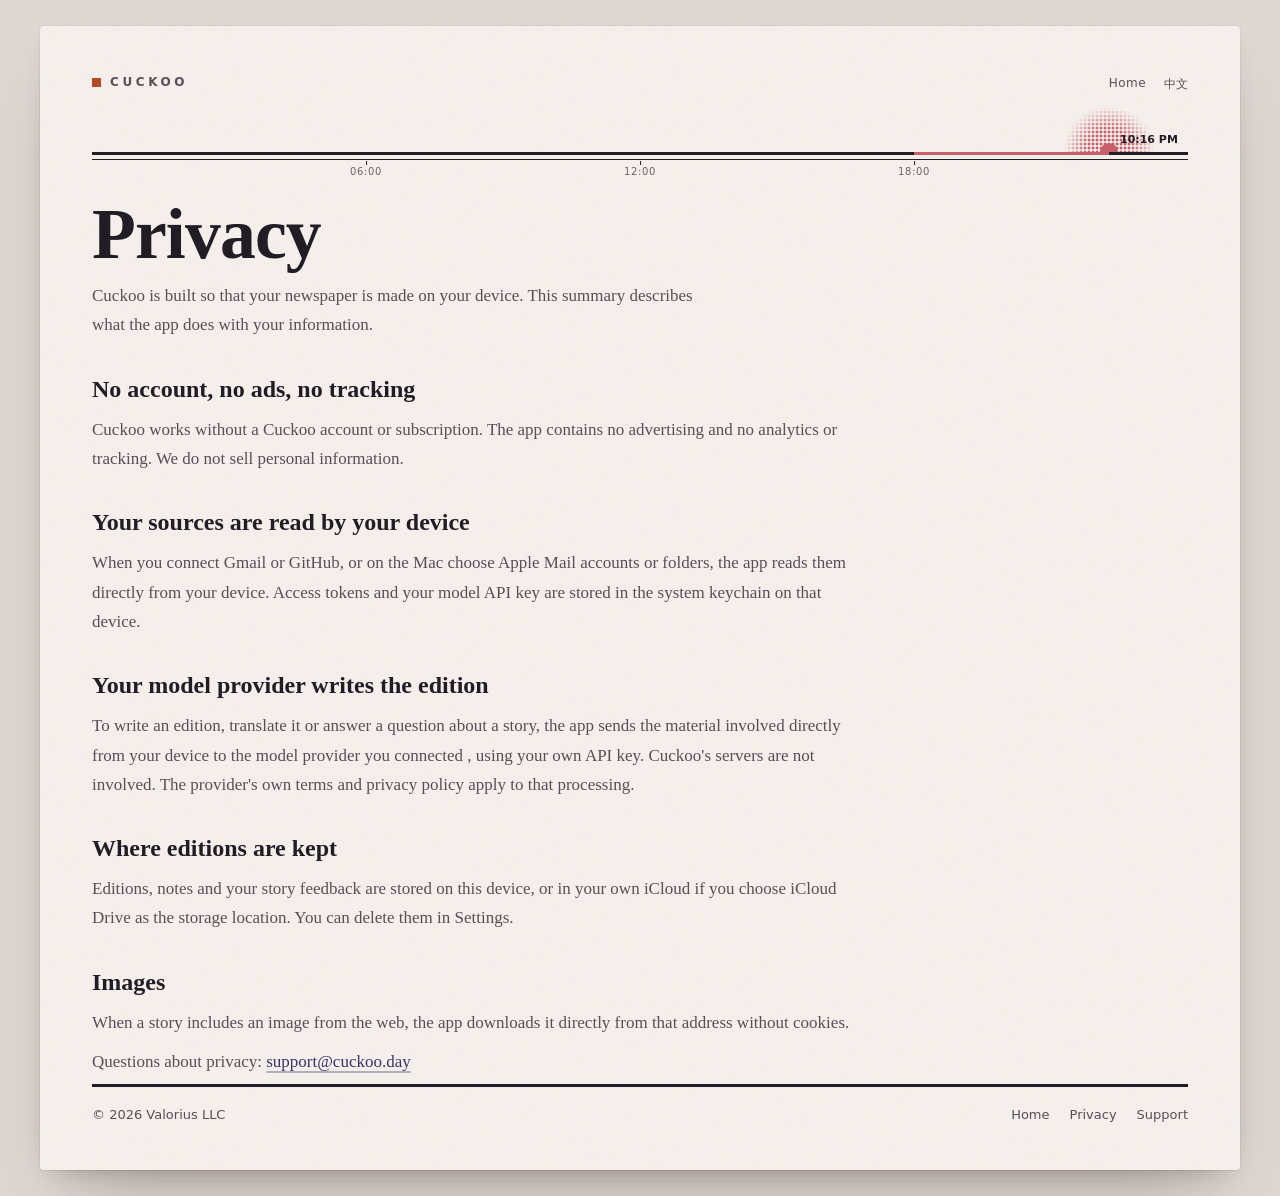
==== privacy/index.html @ 22dc0723 "Publish Cuckoo product website and support pages" ====
<!doctype html>
<html lang="en" data-lang="en">
<head>
<meta charset="utf-8">
<meta name="viewport" content="width=device-width, initial-scale=1, viewport-fit=cover">
<title>Privacy — Cuckoo</title>
<meta name="title-en" content="Privacy — Cuckoo">
<meta name="title-zh" content="隐私说明 — 晨昏报">
<meta name="description" content="Cuckoo turns your mail, code and bills into a personal newspaper, printed every morning and evening. For Mac, iPhone and iPad.">
<meta name="theme-color" content="#F7F4EC" media="(prefers-color-scheme: light)">
<meta name="theme-color" content="#151B1D" media="(prefers-color-scheme: dark)">
<link rel="icon" type="image/png" href="/favicon.png">
<link rel="apple-touch-icon" href="/apple-touch-icon.png">
<link rel="canonical" href="https://cuckoo.day/privacy/">
<meta property="og:type" content="website">
<meta property="og:url" content="https://cuckoo.day/">
<meta property="og:title" content="Cuckoo — Your Personal News">
<meta property="og:description" content="Your mail, code and bills, printed as a newspaper every morning and evening.">
<meta property="og:image" content="https://cuckoo.day/assets/og-image.png">
<meta name="twitter:card" content="summary_large_image">
<link rel="stylesheet" href="/assets/site.css">
<script src="/assets/config.js"></script>
<script src="/assets/site.js"></script>
</head>
<body>
<a class="skip" href="#main"><span data-l="en">Skip to content</span><span data-l="zh">跳到正文</span></a>
<article class="sheet">
  <header>
    <div class="folio">
      <a class="ed" href="/" style="text-decoration:none"><i></i><span data-l="en">Cuckoo</span><span data-l="zh">晨昏报</span></a>
      <nav aria-label="Site"><a href="/"><span data-l="en">Home</span><span data-l="zh">首页</span></a><button type="button" onclick="cuckooToggleLanguage()" aria-label="Switch language / 切换语言"><span data-l="en">中文</span><span data-l="zh">English</span></button></nav>
    </div>
    <div class="dayrule" aria-hidden="true" style="margin-top:14px"><div class="thick"></div><div class="thin"></div><div class="lit"></div>
      <span class="tick" style="left:25%">06:00</span><span class="tick" style="left:50%">12:00</span><span class="tick" style="left:75%">18:00</span><div class="sun"></div><span class="now"></span></div>
  </header>
  <main id="main" class="article">
    <div data-l="en"><h1 class="hl h-xl" style="margin-top:20px">Privacy</h1>
<p class="deck">Cuckoo is built so that your newspaper is made on your device. This summary describes what the app does with your information.</p>
<h2>No account, no ads, no tracking</h2>
<p>Cuckoo works without a Cuckoo account or subscription. The app contains no advertising and no analytics or tracking. We do not sell personal information.</p>
<h2>Your sources are read by your device</h2>
<p>When you connect Gmail or GitHub, or on the Mac choose Apple Mail accounts or folders, the app reads them directly from your device. Access tokens and your model API key are stored in the system keychain on that device.</p>
<h2>Your model provider writes the edition</h2>
<p>To write an edition, translate it or answer a question about a story, the app sends the material involved directly from your device to the model provider you connected , using your own API key. Cuckoo's servers are not involved. The provider's own terms and privacy policy apply to that processing.</p>
<h2>Where editions are kept</h2>
<p>Editions, notes and your story feedback are stored on this device, or in your own iCloud if you choose iCloud Drive as the storage location. You can delete them in Settings.</p>
<h2>Images</h2>
<p>When a story includes an image from the web, the app downloads it directly from that address without cookies.</p>
<p data-contact-row hidden>Questions about privacy: <a class="link" data-contact href="#"></a></p></div>
    <div data-l="zh"><h1 class="hl h-xl" style="margin-top:20px">隐私说明</h1>
<p class="deck">晨昏报的设计原则是：你的报纸在你的设备上生成。下面说明 App 如何处理你的信息。</p>
<h2>无需账号，没有广告，不做跟踪</h2>
<p>不注册晨昏报账号、不订阅即可使用。App 中没有广告，也不包含统计或跟踪代码。我们不出售个人信息。</p>
<h2>来源由你的设备读取</h2>
<p>你连接 Gmail 或 GitHub，或在 Mac 上选择 Apple 邮件账户和文件夹后，App 由你的设备直接读取这些内容。访问凭据和你的模型 API 密钥保存在该设备的系统钥匙串中。</p>
<h2>报纸由你连接的模型服务商撰写</h2>
<p>生成报纸、翻译报纸或回答你对某篇报道的提问时，App 会用你自己的 API 密钥，把相关材料从你的设备直接发送给你连接的模型服务商，不经过晨昏报的服务器。这部分处理适用服务商自己的条款与隐私政策。</p>
<h2>报纸保存在哪里</h2>
<p>报纸、批注和你对报道的反馈保存在本机；如果你把存储位置选为 iCloud Drive，则保存在你自己的 iCloud 中。你可以在设置中删除这些内容。</p>
<h2>图片</h2>
<p>报道中包含网络图片时，App 直接从该地址下载，不携带 Cookie。</p>
<p data-contact-row hidden>隐私相关问题：<a class="link" data-contact href="#"></a></p></div>
  </main>
  <footer class="foot">
    <span>© <span data-year>2026</span> Valorius LLC</span>
    <nav aria-label="Footer"><a href="/"><span data-l="en">Home</span><span data-l="zh">首页</span></a><a href="/privacy/"><span data-l="en">Privacy</span><span data-l="zh">隐私说明</span></a><a href="/support/"><span data-l="en">Support</span><span data-l="zh">帮助与支持</span></a></nav>
  </footer>
</article>
<script>document.querySelectorAll("[data-year]").forEach(function (n) { n.textContent = new Date().getFullYear(); });</script>
</body>
</html>
---- assets/site.css ----
/* Cuckoo · cuckoo.day — the same paper system as the app. System typefaces only. */
:root {
  --desk: #DEDAD2; --paper: #F7F4EC; --ink: #141F22; --ink2: #4A565A; --ink3: #646D70;
  --hair: rgba(20,31,34,.11); --rule: rgba(20,31,34,.2);
  --spot: #185867; --signal: #B44C27; --sun: #DE7A4E;
  --slip: #FDFCF8; --slip-ink: #262A2B; --slip-ink2: #5A6164; --slip-rule: rgba(38,42,43,.28); --tape: rgba(246,240,222,.62);
  --shadow: 0 0 0 .5px rgba(60,45,30,.10), 0 1px 1px rgba(60,45,30,.08), 0 14px 28px -14px rgba(60,45,30,.30), 0 40px 70px -40px rgba(60,45,30,.35);
  --crease: rgba(70,50,30,.07);
  --serif: ui-serif, "New York", "Iowan Old Style", Georgia, "Songti SC", "STSong", "Noto Serif CJK SC", "Source Han Serif SC", serif;
  --serif-zh: "Songti SC", "STSong", "Noto Serif CJK SC", "Source Han Serif SC", ui-serif, serif;
  --sans: -apple-system, BlinkMacSystemFont, "SF Pro Text", "PingFang SC", "Helvetica Neue", "Segoe UI", system-ui, sans-serif;
  --mono: ui-monospace, "SF Mono", Menlo, Consolas, monospace;
  --gap: clamp(22px, 3vw, 36px);
  color-scheme: light dark;
}
@media (prefers-color-scheme: light) {
  html.dusk { --desk: #DDD6D3; --paper: #F6F1EE; --ink: #221C24; --ink2: #594F57; --ink3: #6F646C; --spot: #3A3566; --sun: #C9606A; --hair: rgba(34,28,36,.11); --rule: rgba(34,28,36,.2); --slip: #FEFBFA; }
}
@media (prefers-color-scheme: dark) {
  :root { --desk: #060809; --paper: #151B1D; --ink: #E6E9E4; --ink2: #A3ACAA; --ink3: #808B8C; --hair: rgba(230,233,228,.085); --rule: rgba(230,233,228,.17);
    --spot: #7FB8C4; --signal: #EE8D66; --sun: #EE8D66; --slip: #2B3133; --slip-ink: #E9ECE8; --slip-ink2: #A6AFAE; --slip-rule: rgba(233,236,232,.22); --tape: rgba(220,215,200,.16);
    --shadow: 0 0 0 .5px rgba(255,255,255,.06), 0 30px 60px -30px rgba(0,0,0,.9); --crease: rgba(0,0,0,.35); }
  html.dusk { --desk: #08070B; --paper: #18161D; --spot: #A7A0D8; --sun: #E28A8F; --slip: #2C2A33; }
}
* { box-sizing: border-box; margin: 0; padding: 0; }
[hidden] { display: none !important; }
html { -webkit-text-size-adjust: 100%; scroll-behavior: smooth; background: var(--desk); }
@media (prefers-reduced-motion: reduce) { html { scroll-behavior: auto; } }
body { min-height: 100dvh; background: var(--desk); color: var(--ink); font-family: var(--sans); line-height: 1.5; -webkit-font-smoothing: antialiased; text-rendering: optimizeLegibility; }
a { color: inherit; }
img { display: block; max-width: 100%; height: auto; }
html[data-lang="en"] [data-l="zh"], html[data-lang="zh"] [data-l="en"] { display: none !important; }
html[data-lang="zh"] .hl, html[data-lang="zh"] .serif { font-family: var(--serif-zh); }
.skip { position: absolute; left: -999px; top: 12px; background: var(--ink); color: var(--paper); padding: 8px 14px; z-index: 10; }
.skip:focus { left: 12px; }
:focus-visible { outline: 2px solid var(--spot); outline-offset: 3px; border-radius: 2px; }

/* The sheet */
.sheet { position: relative; max-width: 1200px; margin: clamp(10px, 2vw, 28px) auto; background: var(--paper); border-radius: 3px; box-shadow: var(--shadow);
  padding: clamp(20px, 4vw, 44px) clamp(20px, 4.2vw, 52px) clamp(28px, 4vw, 48px); isolation: isolate; overflow: hidden; }
.sheet::after { content: ""; position: absolute; inset: 0; pointer-events: none; z-index: 5; opacity: .75; mix-blend-mode: multiply;
  background-image: url("data:image/svg+xml;utf8,<svg xmlns='http://www.w3.org/2000/svg' width='220' height='220'><filter id='n'><feTurbulence type='fractalNoise' baseFrequency='.75' numOctaves='3' stitchTiles='stitch'/><feColorMatrix values='0 0 0 0 .42  0 0 0 0 .38  0 0 0 0 .32  0 0 0 .07 0'/></filter><rect width='100%' height='100%' filter='url(%23n)'/></svg>"); }
@media (prefers-color-scheme: dark) { .sheet::after { mix-blend-mode: screen; opacity: .45; } }
@media (prefers-contrast: more) { .sheet::after { display: none; } }

/* Masthead */
.folio { display: flex; align-items: baseline; justify-content: space-between; gap: 16px; font: 600 12px var(--sans); letter-spacing: .3em; color: var(--ink2); text-transform: uppercase; }
.folio .ed { display: inline-flex; align-items: center; gap: 9px; }
.folio .ed i { width: 9px; height: 9px; background: var(--signal); }
.folio .date { font: 600 15px var(--serif); letter-spacing: .04em; color: var(--ink); text-transform: none; }
.folio nav { display: flex; gap: 18px; letter-spacing: .04em; text-transform: none; font-weight: 500; }
.folio nav a, .folio nav button { color: var(--ink2); text-decoration: none; background: none; border: 0; font: inherit; cursor: pointer; padding: 6px 0; }
.folio nav a:hover, .folio nav button:hover { color: var(--spot); }
.nameplate { display: flex; align-items: end; justify-content: space-between; gap: 24px; margin: 18px 0 6px; }
.nameplate h1 { font: 800 clamp(54px, 10vw, 128px)/.9 var(--serif); letter-spacing: -.035em; }
html[data-lang="zh"] .nameplate h1 { font-family: var(--serif-zh); font-weight: 900; letter-spacing: .02em; }
.nameplate p { font: italic 400 clamp(16px, 1.8vw, 21px)/1.3 var(--serif); color: var(--ink2); text-align: right; max-width: 18em; }
.nameplate img { width: clamp(64px, 9vw, 112px); border-radius: 22%; box-shadow: 0 10px 24px -14px rgba(0,0,0,.45); }
.dayrule { position: relative; height: 64px; margin-top: 4px; }
.dayrule .thick, .dayrule .thin, .dayrule .lit { position: absolute; left: 0; right: 0; background: var(--ink); }
.dayrule .thick { bottom: 22px; height: 3px; } .dayrule .thin { bottom: 17px; height: 1px; }
.dayrule .lit { background: var(--sun); right: auto; bottom: 22px; height: 3px; }
.dayrule .tick { position: absolute; bottom: 0; transform: translateX(-50%); font: 500 10px var(--sans); color: var(--ink3); letter-spacing: .06em; font-variant-numeric: tabular-nums; }
.dayrule .tick::before { content: ""; position: absolute; left: 50%; top: -5px; height: 4px; width: 1px; background: var(--ink); }
.dayrule .sun { position: absolute; bottom: 25px; width: 92px; height: 46px; margin-left: -46px; overflow: hidden; }
.dayrule .sun::before { content: ""; position: absolute; left: 0; top: 0; width: 92px; height: 92px; border-radius: 50%;
  background-image: radial-gradient(circle, var(--sun) 0 1.25px, transparent 1.75px); background-size: 4px 4px;
  -webkit-mask: radial-gradient(circle, #000 0 34%, rgba(0,0,0,.55) 52%, transparent 70%); mask: radial-gradient(circle, #000 0 34%, rgba(0,0,0,.55) 52%, transparent 70%); }
.dayrule .sun::after { content: ""; position: absolute; left: 37px; bottom: -9px; width: 18px; height: 18px; border-radius: 50%; background: var(--sun); }
.dayrule .now { position: absolute; bottom: 31px; margin-left: 52px; font: 600 11px var(--sans); white-space: nowrap; font-variant-numeric: tabular-nums; }

/* Grid */
.row { display: grid; grid-template-columns: repeat(12, 1fr); column-gap: var(--gap); padding: clamp(22px, 3vw, 34px) 0; border-bottom: 1px solid var(--rule); }
.row:last-of-type { border-bottom: 0; }
.cell { position: relative; min-width: 0; }
.cell + .cell::before { content: ""; position: absolute; left: calc(var(--gap) / -2); top: 0; bottom: 0; width: 1px; background: var(--rule); }
.s4 { grid-column: span 4; } .s5 { grid-column: span 5; } .s6 { grid-column: span 6; } .s7 { grid-column: span 7; } .s8 { grid-column: span 8; } .s12 { grid-column: span 12; }
.fold { position: relative; height: 26px; margin: 0 calc(clamp(20px, 4.2vw, 52px) * -1); }
.fold::before { content: ""; position: absolute; left: 0; right: 0; top: 7px; height: 12px; background: linear-gradient(180deg, transparent, var(--crease), transparent); }
.fold::after { content: ""; position: absolute; left: 0; right: 0; top: 50%; height: 1px; background: linear-gradient(90deg, transparent, var(--rule) 8%, var(--rule) 92%, transparent); }
@media (max-width: 560px) {
  .dayrule .now { display: none; }
  .nameplate p { font-size: 15px; }
}
@media (max-width: 860px) {
  .row { grid-template-columns: 1fr; row-gap: 30px; }
  .row > .cell { grid-column: 1 / -1; }
  .cell + .cell::before { left: 0; right: 0; top: -15px; bottom: auto; width: auto; height: 1px; }
  .nameplate { flex-wrap: wrap; } .nameplate p { text-align: left; }
  .folio nav .opt { display: none; }
}

/* Type */
.kick { display: flex; align-items: center; gap: 8px; font: 500 12.5px var(--sans); color: var(--ink2); margin-bottom: 10px; letter-spacing: .02em; }
.kick b { font-weight: 700; color: var(--signal); letter-spacing: .2em; font-size: 11.5px; text-transform: uppercase; }
.hl { font-family: var(--serif); font-weight: 800; letter-spacing: -.012em; text-wrap: balance; color: var(--ink); }
html[data-lang="zh"] .hl { font-weight: 900; letter-spacing: 0; font-feature-settings: "palt"; }
.h-xl { font-size: clamp(38px, 5.6vw, 72px); line-height: 1.04; } .h-l { font-size: clamp(30px, 3.6vw, 44px); line-height: 1.12; } .h-m { font-size: clamp(22px, 2.2vw, 28px); line-height: 1.22; }
.deck { font: 400 clamp(17px, 1.6vw, 20px)/1.6 var(--serif); color: var(--ink2); max-width: 36em; text-wrap: pretty; margin-top: 16px; }
html[data-lang="zh"] .deck, html[data-lang="zh"] .body { font-family: var(--serif-zh); }
.body { font: 400 16.5px/1.72 var(--serif); color: var(--ink2); text-wrap: pretty; margin-top: 10px; }
.slug { border-top: 3px solid var(--ink); padding-top: 9px; margin-bottom: 14px; display: flex; align-items: baseline; justify-content: space-between; font: 800 13px var(--sans); letter-spacing: .22em; text-transform: uppercase; color: var(--ink2); }
.slug .n { font: 500 28px/1 var(--serif); color: var(--signal); letter-spacing: 0; }
.link { color: var(--spot); text-decoration: underline; text-decoration-thickness: 1.5px; text-underline-offset: 4px; text-decoration-color: color-mix(in srgb, var(--spot) 35%, transparent); font-weight: 500; }
.link:hover { text-decoration-color: var(--spot); }

/* Download */
.get { display: flex; flex-wrap: wrap; gap: 12px 22px; align-items: center; margin-top: 26px; }
.store { display: inline-flex; align-items: center; gap: 10px; min-height: 48px; padding: 0 20px 0 16px; border-radius: 11px; background: var(--ink); color: var(--paper); text-decoration: none; font: 600 15px var(--sans); transition: transform .15s ease; }
.store:hover { transform: translateY(-1px); } .store:active { transform: translateY(1px); }
.store svg { width: 20px; height: 20px; fill: currentColor; }
.store small { display: block; font-size: 10.5px; font-weight: 500; opacity: .75; letter-spacing: .02em; }
.soon { display: inline-flex; align-items: center; gap: 10px; min-height: 48px; padding: 0 18px; border: 1.5px dashed var(--rule); border-radius: 11px; color: var(--ink2); font: 500 14.5px var(--sans); }
.req { font: 13px var(--sans); color: var(--ink3); }

/* Hero composition */
.hero { position: relative; margin-top: 8px; }
.hero .mac { border-radius: 10px; overflow: hidden; box-shadow: 0 0 0 1px var(--hair), 0 30px 60px -30px rgba(40,28,16,.55); background: var(--desk); }
.hero .mac .bar { height: 28px; display: flex; align-items: center; gap: 7px; padding: 0 12px; background: var(--desk); }
.hero .mac .bar i { width: 11px; height: 11px; border-radius: 50%; } .hero .mac .bar i:nth-child(1){background:#FF5F57}.hero .mac .bar i:nth-child(2){background:#FEBC2E}.hero .mac .bar i:nth-child(3){background:#28C840}
.hero .phone { position: absolute; right: -2%; bottom: -8%; width: 27%; border-radius: 13% / 6.2%; padding: 1.1%; background: #121415; box-shadow: 0 30px 50px -24px rgba(0,0,0,.6); }
.hero .phone img { border-radius: 12% / 5.6%; }
@media (max-width: 860px) { .hero .phone { width: 34%; right: 0; bottom: -10%; } }

/* Stickers */
.board { display: flex; flex-wrap: wrap; gap: 26px 22px; padding: 22px 4px 4px; }
.stk { position: relative; transform: rotate(var(--r, 0deg)); filter: drop-shadow(0 1px 1px rgba(60,45,30,.18)) drop-shadow(0 6px 10px rgba(60,45,30,.14)); }
.stk .tape { position: absolute; z-index: 2; top: -11px; left: 50%; width: 76px; height: 22px; transform: translateX(-50%) rotate(-4deg); background: var(--tape); }
.receipt { width: 232px; background: var(--slip); color: var(--slip-ink); padding: 22px 18px 18px; font: 12px/1.55 var(--mono);
  --s: 11px; --m: conic-gradient(from 135deg at top,#0000,#000 1deg 89deg,#0000 90deg) top/var(--s) 51% repeat-x, conic-gradient(from -45deg at bottom,#0000,#000 1deg 89deg,#0000 90deg) bottom/var(--s) 51% repeat-x;
  -webkit-mask: var(--m); mask: var(--m); }
.receipt .m { font: 600 15px var(--mono); letter-spacing: .06em; text-align: center; }
.receipt .sub { text-align: center; color: var(--slip-ink2); font-size: 11px; }
.receipt .dash { border-top: 1.5px dashed var(--slip-rule); margin: 10px 0; }
.receipt .kv { display: flex; justify-content: space-between; color: var(--slip-ink2); } .receipt .kv b { color: var(--slip-ink); font-weight: 500; }
.receipt .tot { display: flex; justify-content: space-between; align-items: baseline; } .receipt .tot span { font-weight: 600; font-size: 11px; letter-spacing: .14em; color: var(--slip-ink2); }
.receipt .tot b { font: 600 25px var(--mono); }
.receipt .src { font: 11.5px var(--sans); color: var(--slip-ink2); }
.stamp { position: absolute; right: 18px; top: 106px; transform: rotate(-9deg); color: var(--signal); border: 3px double var(--signal); border-radius: 6px; padding: 3px 12px; font: 900 21px/1.2 var(--serif-zh); letter-spacing: .16em; opacity: .9; }

/* Figure */
.change { display: flex; align-items: center; gap: 14px 18px; margin-top: 16px; }
.change.pair .to { font-size: clamp(42px, 5vw, 72px); }
.change.pair .arrow { flex: 0 0 34px; }
.change .from { font: 500 clamp(28px, 3vw, 40px) var(--serif); color: var(--ink3); text-decoration: line-through; text-decoration-color: var(--signal); text-decoration-thickness: 2px; font-variant-numeric: lining-nums; }
.change .to { font: 500 clamp(56px, 7vw, 92px)/1 var(--serif); color: var(--spot); letter-spacing: -.03em; font-variant-numeric: lining-nums; }
.change .arrow { width: 52px; height: 2px; background: var(--ink); position: relative; } .change .arrow::after { content: ""; position: absolute; right: -1px; top: -5px; width: 10px; height: 10px; border-top: 2px solid var(--ink); border-right: 2px solid var(--ink); transform: rotate(45deg); }
.label { font: 700 12px var(--sans); letter-spacing: .24em; color: var(--signal); text-transform: uppercase; }

/* Quote */
.quote { position: relative; padding-top: 38px; }
.quote::before { content: "\201C"; position: absolute; top: -26px; left: -6px; font: 400 120px/1 var(--serif); color: var(--signal); }
.quote q { quotes: none; display: block; font: 600 clamp(24px, 2.6vw, 34px)/1.35 var(--serif); text-wrap: balance; }
html[data-lang="zh"] .quote q { font-family: var(--serif-zh); font-weight: 700; }

/* Screens */
.screens { display: grid; grid-template-columns: repeat(4, 1fr); gap: clamp(14px, 2vw, 26px); margin-top: 20px; }
.screens figure { border-radius: 12% / 5.6%; overflow: hidden; background: #121415; padding: 3.2%; box-shadow: 0 20px 34px -22px rgba(0,0,0,.55); }
.screens figure img { border-radius: 10% / 4.8%; }
@media (max-width: 860px) { .screens { grid-template-columns: repeat(4, 62%); overflow-x: auto; scroll-snap-type: x mandatory; padding-bottom: 10px; } .screens figure { scroll-snap-align: start; } }

/* Platforms ledger */
.ledger { width: 100%; border-collapse: collapse; margin-top: 4px; }
.ledger td { padding: 14px 0; border-top: 1px solid var(--hair); vertical-align: baseline; }
.ledger tr:first-child td { border-top: 1.5px solid var(--ink); }
.ledger .p { font: 700 19px var(--serif); } html[data-lang="zh"] .ledger .p { font-family: var(--serif-zh); }
.ledger .v { font: 13px var(--sans); color: var(--ink3); }
.ledger .st { text-align: right; font: 700 11px var(--sans); letter-spacing: .14em; text-transform: uppercase; white-space: nowrap; }
.ledger .st span { padding: 3px 7px; } .ledger .on span { background: var(--spot); color: var(--paper); } .ledger .later span { box-shadow: inset 0 0 0 1px var(--rule); color: var(--ink2); }

/* Briefs */
.briefs { display: grid; grid-template-columns: 1fr 1fr; column-gap: var(--gap); }
@media (max-width: 860px) { .briefs { grid-template-columns: 1fr; } }
.brief { display: grid; grid-template-columns: 44px 1fr; gap: 0 12px; padding: 16px 0; border-bottom: 1px solid var(--hair); }
.brief .no { font: 500 38px/1 var(--serif); color: var(--spot); font-variant-numeric: lining-nums; }
.brief h3 { font: 800 19px/1.35 var(--serif); } html[data-lang="zh"] .brief h3 { font-family: var(--serif-zh); font-weight: 900; }
.brief p { font: 15.5px/1.65 var(--serif); color: var(--ink2); margin-top: 4px; } html[data-lang="zh"] .brief p { font-family: var(--serif-zh); }

/* Footer */
.foot { display: flex; flex-wrap: wrap; justify-content: space-between; gap: 14px 26px; align-items: center; padding-top: 20px; border-top: 3px solid var(--ink); margin-top: 8px; font: 13px var(--sans); color: var(--ink2); }
.foot nav { display: flex; flex-wrap: wrap; gap: 8px 20px; }
.foot a { text-decoration: none; } .foot a:hover { color: var(--spot); }

/* Article pages */
.article { max-width: 760px; }
.article h2 { font: 800 24px/1.3 var(--serif); margin: 34px 0 8px; } html[data-lang="zh"] .article h2 { font-family: var(--serif-zh); font-weight: 900; }
.article p, .article li { font: 17px/1.72 var(--serif); color: var(--ink2); margin-top: 10px; } html[data-lang="zh"] .article p, html[data-lang="zh"] .article li { font-family: var(--serif-zh); }
.article ul { padding-left: 1.2em; }
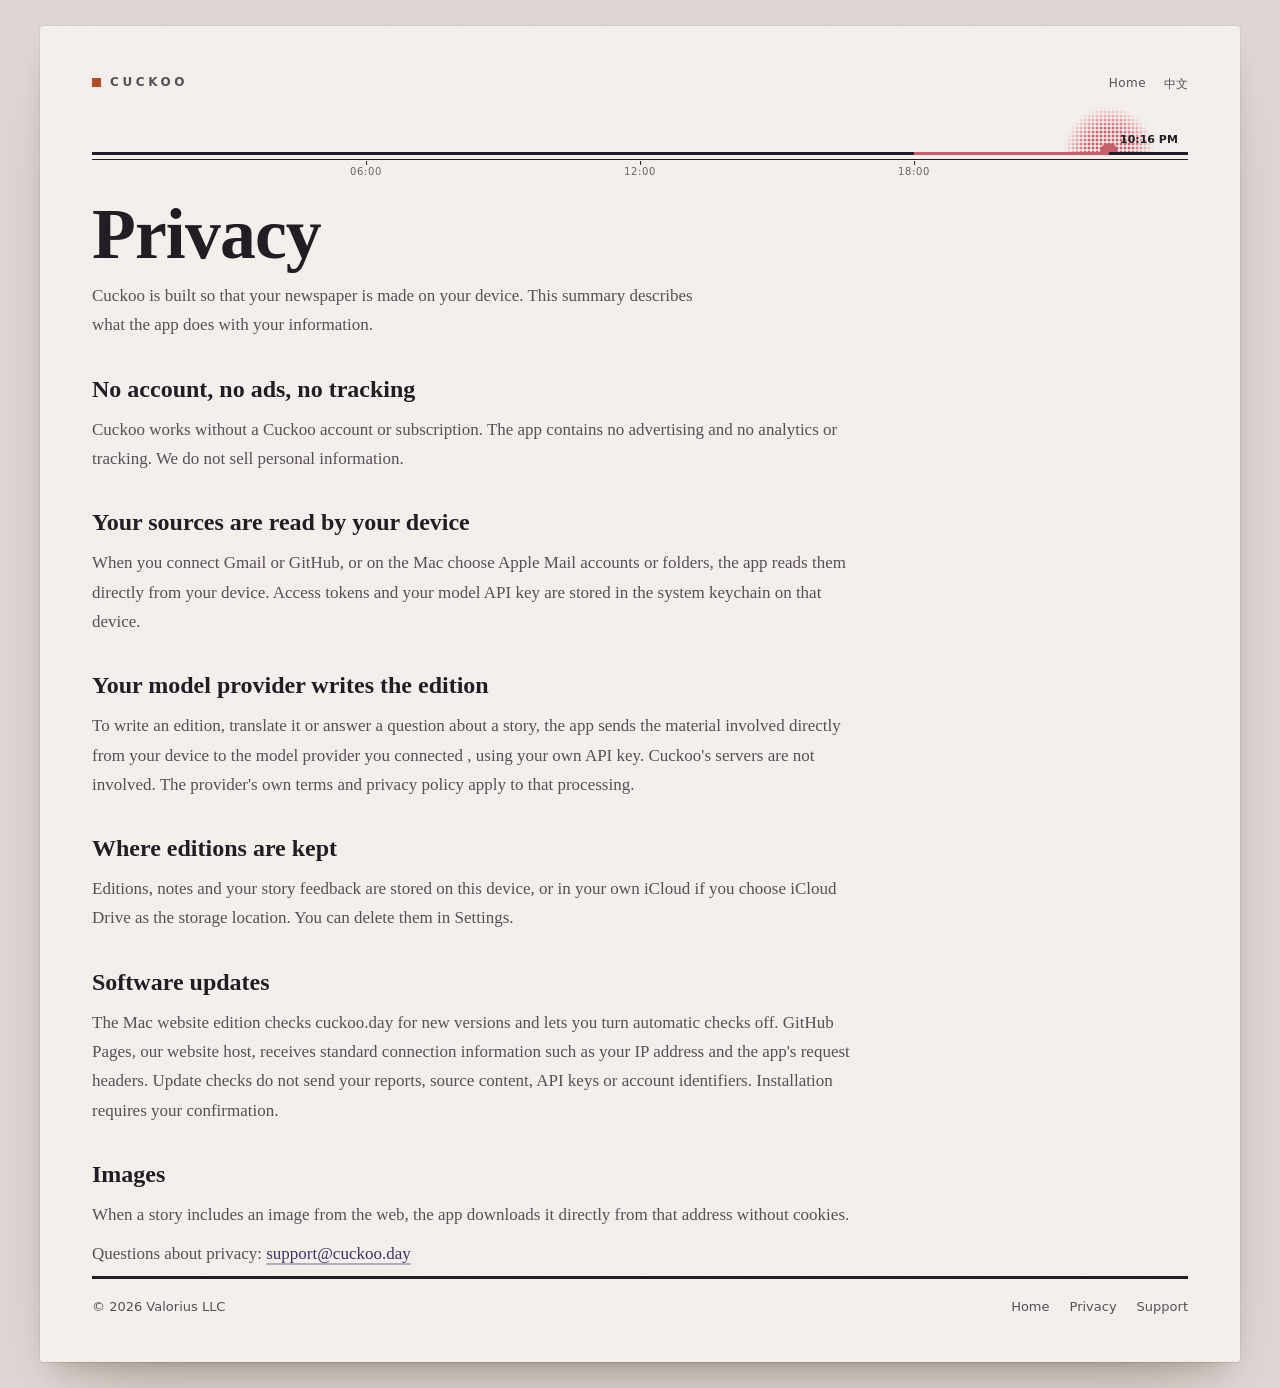
==== commit d7185699: "Prepare direct Mac downloads and disclose update requests" ====
--- a/privacy/index.html
+++ b/privacy/index.html
@@ -44,6 +44,8 @@
 <p>To write an edition, translate it or answer a question about a story, the app sends the material involved directly from your device to the model provider you connected , using your own API key. Cuckoo's servers are not involved. The provider's own terms and privacy policy apply to that processing.</p>
 <h2>Where editions are kept</h2>
 <p>Editions, notes and your story feedback are stored on this device, or in your own iCloud if you choose iCloud Drive as the storage location. You can delete them in Settings.</p>
+<h2>Software updates</h2>
+<p>The Mac website edition checks cuckoo.day for new versions and lets you turn automatic checks off. GitHub Pages, our website host, receives standard connection information such as your IP address and the app's request headers. Update checks do not send your reports, source content, API keys or account identifiers. Installation requires your confirmation.</p>
 <h2>Images</h2>
 <p>When a story includes an image from the web, the app downloads it directly from that address without cookies.</p>
 <p data-contact-row hidden>Questions about privacy: <a class="link" data-contact href="#"></a></p></div>
@@ -57,6 +59,8 @@
 <p>生成报纸、翻译报纸或回答你对某篇报道的提问时，App 会用你自己的 API 密钥，把相关材料从你的设备直接发送给你连接的模型服务商，不经过晨昏报的服务器。这部分处理适用服务商自己的条款与隐私政策。</p>
 <h2>报纸保存在哪里</h2>
 <p>报纸、批注和你对报道的反馈保存在本机；如果你把存储位置选为 iCloud Drive，则保存在你自己的 iCloud 中。你可以在设置中删除这些内容。</p>
+<h2>软件更新</h2>
+<p>从官网下载的 Mac 版本会向 cuckoo.day 检查新版本，你可以关闭自动检查。网站托管服务 GitHub Pages 会收到 IP 地址及应用请求头等常规连接信息。更新检查不发送报纸、来源内容、API 密钥或账号标识；安装需要你的确认。</p>
 <h2>图片</h2>
 <p>报道中包含网络图片时，App 直接从该地址下载，不携带 Cookie。</p>
 <p data-contact-row hidden>隐私相关问题：<a class="link" data-contact href="#"></a></p></div>
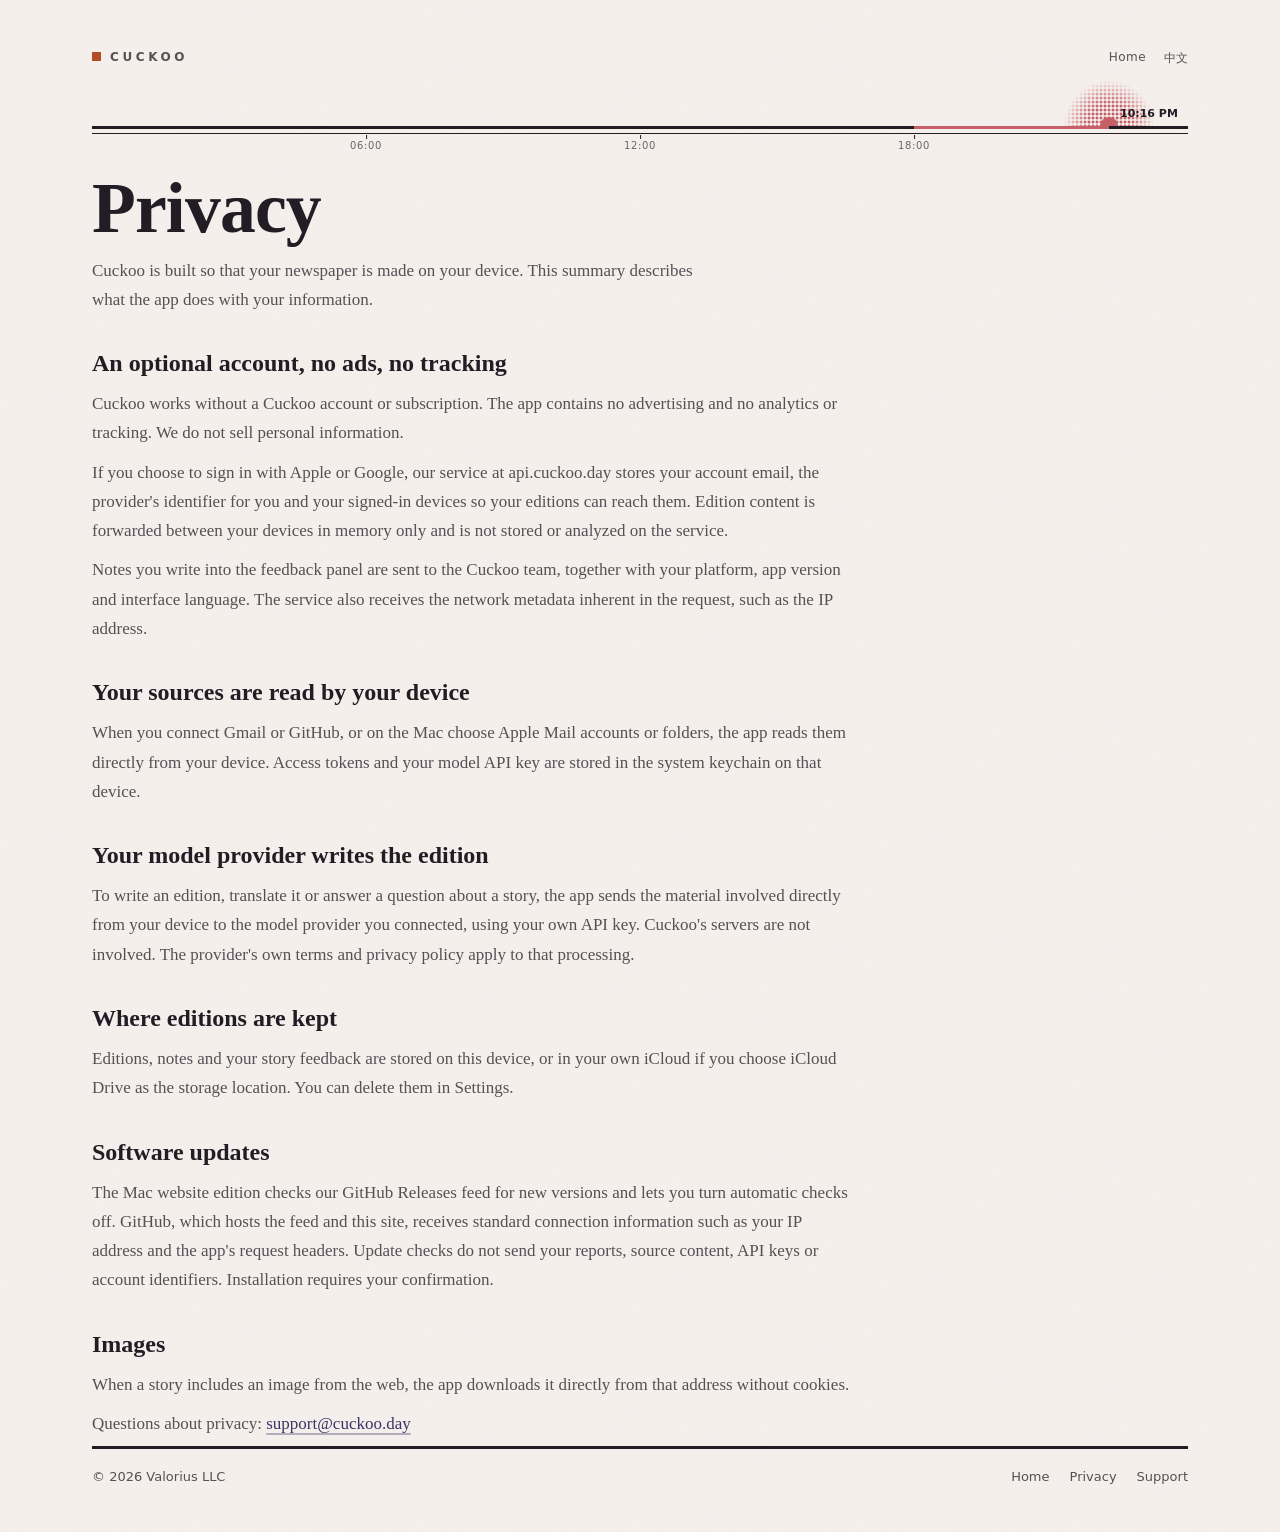
==== commit 669c014e: "Launch Cuckoo for Mac with direct download and bilingual site" ====
--- a/privacy/index.html
+++ b/privacy/index.html
@@ -6,7 +6,7 @@
 <title>Privacy — Cuckoo</title>
 <meta name="title-en" content="Privacy — Cuckoo">
 <meta name="title-zh" content="隐私说明 — 晨昏报">
-<meta name="description" content="Cuckoo turns your mail, code and bills into a personal newspaper, printed every morning and evening. For Mac, iPhone and iPad.">
+<meta name="description" content="Cuckoo turns your mail, code and bills into a personal newspaper, printed every morning and evening. For Mac.">
 <meta name="theme-color" content="#F7F4EC" media="(prefers-color-scheme: light)">
 <meta name="theme-color" content="#151B1D" media="(prefers-color-scheme: dark)">
 <link rel="icon" type="image/png" href="/favicon.png">
@@ -36,23 +36,27 @@
   <main id="main" class="article">
     <div data-l="en"><h1 class="hl h-xl" style="margin-top:20px">Privacy</h1>
 <p class="deck">Cuckoo is built so that your newspaper is made on your device. This summary describes what the app does with your information.</p>
-<h2>No account, no ads, no tracking</h2>
+<h2>An optional account, no ads, no tracking</h2>
 <p>Cuckoo works without a Cuckoo account or subscription. The app contains no advertising and no analytics or tracking. We do not sell personal information.</p>
+<p>If you choose to sign in with Apple or Google, our service at api.cuckoo.day stores your account email, the provider's identifier for you and your signed-in devices so your editions can reach them. Edition content is forwarded between your devices in memory only and is not stored or analyzed on the service.</p>
+<p>Notes you write into the feedback panel are sent to the Cuckoo team, together with your platform, app version and interface language. The service also receives the network metadata inherent in the request, such as the IP address.</p>
 <h2>Your sources are read by your device</h2>
 <p>When you connect Gmail or GitHub, or on the Mac choose Apple Mail accounts or folders, the app reads them directly from your device. Access tokens and your model API key are stored in the system keychain on that device.</p>
 <h2>Your model provider writes the edition</h2>
-<p>To write an edition, translate it or answer a question about a story, the app sends the material involved directly from your device to the model provider you connected , using your own API key. Cuckoo's servers are not involved. The provider's own terms and privacy policy apply to that processing.</p>
+<p>To write an edition, translate it or answer a question about a story, the app sends the material involved directly from your device to the model provider you connected, using your own API key. Cuckoo's servers are not involved. The provider's own terms and privacy policy apply to that processing.</p>
 <h2>Where editions are kept</h2>
 <p>Editions, notes and your story feedback are stored on this device, or in your own iCloud if you choose iCloud Drive as the storage location. You can delete them in Settings.</p>
 <h2>Software updates</h2>
-<p>The Mac website edition checks cuckoo.day for new versions and lets you turn automatic checks off. GitHub Pages, our website host, receives standard connection information such as your IP address and the app's request headers. Update checks do not send your reports, source content, API keys or account identifiers. Installation requires your confirmation.</p>
+<p>The Mac website edition checks our GitHub Releases feed for new versions and lets you turn automatic checks off. GitHub, which hosts the feed and this site, receives standard connection information such as your IP address and the app's request headers. Update checks do not send your reports, source content, API keys or account identifiers. Installation requires your confirmation.</p>
 <h2>Images</h2>
 <p>When a story includes an image from the web, the app downloads it directly from that address without cookies.</p>
 <p data-contact-row hidden>Questions about privacy: <a class="link" data-contact href="#"></a></p></div>
     <div data-l="zh"><h1 class="hl h-xl" style="margin-top:20px">隐私说明</h1>
 <p class="deck">晨昏报的设计原则是：你的报纸在你的设备上生成。下面说明 App 如何处理你的信息。</p>
-<h2>无需账号，没有广告，不做跟踪</h2>
+<h2>账号可选，没有广告，不做跟踪</h2>
 <p>不注册晨昏报账号、不订阅即可使用。App 中没有广告，也不包含统计或跟踪代码。我们不出售个人信息。</p>
+<p>如果你选择通过 Apple 或 Google 登录，位于 api.cuckoo.day 的服务会保存你的账号邮箱、服务商为你分配的标识和已登录设备，以便你的报纸送达这些设备。报纸内容只在设备间转发，服务端不存储、不分析。</p>
+<p>你在反馈面板中写下的留言会发给晨昏报团队，随附平台、应用版本和界面语言。服务还会接收请求本身携带的网络信息，例如 IP 地址。</p>
 <h2>来源由你的设备读取</h2>
 <p>你连接 Gmail 或 GitHub，或在 Mac 上选择 Apple 邮件账户和文件夹后，App 由你的设备直接读取这些内容。访问凭据和你的模型 API 密钥保存在该设备的系统钥匙串中。</p>
 <h2>报纸由你连接的模型服务商撰写</h2>
@@ -60,7 +64,7 @@
 <h2>报纸保存在哪里</h2>
 <p>报纸、批注和你对报道的反馈保存在本机；如果你把存储位置选为 iCloud Drive，则保存在你自己的 iCloud 中。你可以在设置中删除这些内容。</p>
 <h2>软件更新</h2>
-<p>从官网下载的 Mac 版本会向 cuckoo.day 检查新版本，你可以关闭自动检查。网站托管服务 GitHub Pages 会收到 IP 地址及应用请求头等常规连接信息。更新检查不发送报纸、来源内容、API 密钥或账号标识；安装需要你的确认。</p>
+<p>从官网下载的 Mac 版本会向 GitHub Releases 更新源检查新版本，你可以关闭自动检查。托管更新源与本站的 GitHub 会收到 IP 地址及应用请求头等常规连接信息。更新检查不发送报纸、来源内容、API 密钥或账号标识；安装需要你的确认。</p>
 <h2>图片</h2>
 <p>报道中包含网络图片时，App 直接从该地址下载，不携带 Cookie。</p>
 <p data-contact-row hidden>隐私相关问题：<a class="link" data-contact href="#"></a></p></div>
--- a/assets/site.css
+++ b/assets/site.css
@@ -24,9 +24,9 @@
 }
 * { box-sizing: border-box; margin: 0; padding: 0; }
 [hidden] { display: none !important; }
-html { -webkit-text-size-adjust: 100%; scroll-behavior: smooth; background: var(--desk); }
+html { -webkit-text-size-adjust: 100%; scroll-behavior: smooth; background: var(--paper); }
 @media (prefers-reduced-motion: reduce) { html { scroll-behavior: auto; } }
-body { min-height: 100dvh; background: var(--desk); color: var(--ink); font-family: var(--sans); line-height: 1.5; -webkit-font-smoothing: antialiased; text-rendering: optimizeLegibility; }
+body { min-height: 100dvh; background: var(--paper); color: var(--ink); font-family: var(--sans); line-height: 1.5; -webkit-font-smoothing: antialiased; text-rendering: optimizeLegibility; }
 a { color: inherit; }
 img { display: block; max-width: 100%; height: auto; }
 html[data-lang="en"] [data-l="zh"], html[data-lang="zh"] [data-l="en"] { display: none !important; }
@@ -36,8 +36,8 @@
 :focus-visible { outline: 2px solid var(--spot); outline-offset: 3px; border-radius: 2px; }
 
 /* The sheet */
-.sheet { position: relative; max-width: 1200px; margin: clamp(10px, 2vw, 28px) auto; background: var(--paper); border-radius: 3px; box-shadow: var(--shadow);
-  padding: clamp(20px, 4vw, 44px) clamp(20px, 4.2vw, 52px) clamp(28px, 4vw, 48px); isolation: isolate; overflow: hidden; }
+.sheet { position: relative; min-height: 100dvh; background: var(--paper);
+  padding: clamp(20px, 4vw, 44px) max(clamp(20px, 4.2vw, 52px), calc((100% - 1096px) / 2)) clamp(28px, 4vw, 48px); isolation: isolate; overflow: hidden; }
 .sheet::after { content: ""; position: absolute; inset: 0; pointer-events: none; z-index: 5; opacity: .75; mix-blend-mode: multiply;
   background-image: url("data:image/svg+xml;utf8,<svg xmlns='http://www.w3.org/2000/svg' width='220' height='220'><filter id='n'><feTurbulence type='fractalNoise' baseFrequency='.75' numOctaves='3' stitchTiles='stitch'/><feColorMatrix values='0 0 0 0 .42  0 0 0 0 .38  0 0 0 0 .32  0 0 0 .07 0'/></filter><rect width='100%' height='100%' filter='url(%23n)'/></svg>"); }
 @media (prefers-color-scheme: dark) { .sheet::after { mix-blend-mode: screen; opacity: .45; } }
@@ -111,7 +111,6 @@
 .store svg { width: 20px; height: 20px; fill: currentColor; }
 .store small { display: block; font-size: 10.5px; font-weight: 500; opacity: .75; letter-spacing: .02em; }
 .soon { display: inline-flex; align-items: center; gap: 10px; min-height: 48px; padding: 0 18px; border: 1.5px dashed var(--rule); border-radius: 11px; color: var(--ink2); font: 500 14.5px var(--sans); }
-.req { font: 13px var(--sans); color: var(--ink3); }
 
 /* Hero composition */
 .hero { position: relative; margin-top: 8px; }
